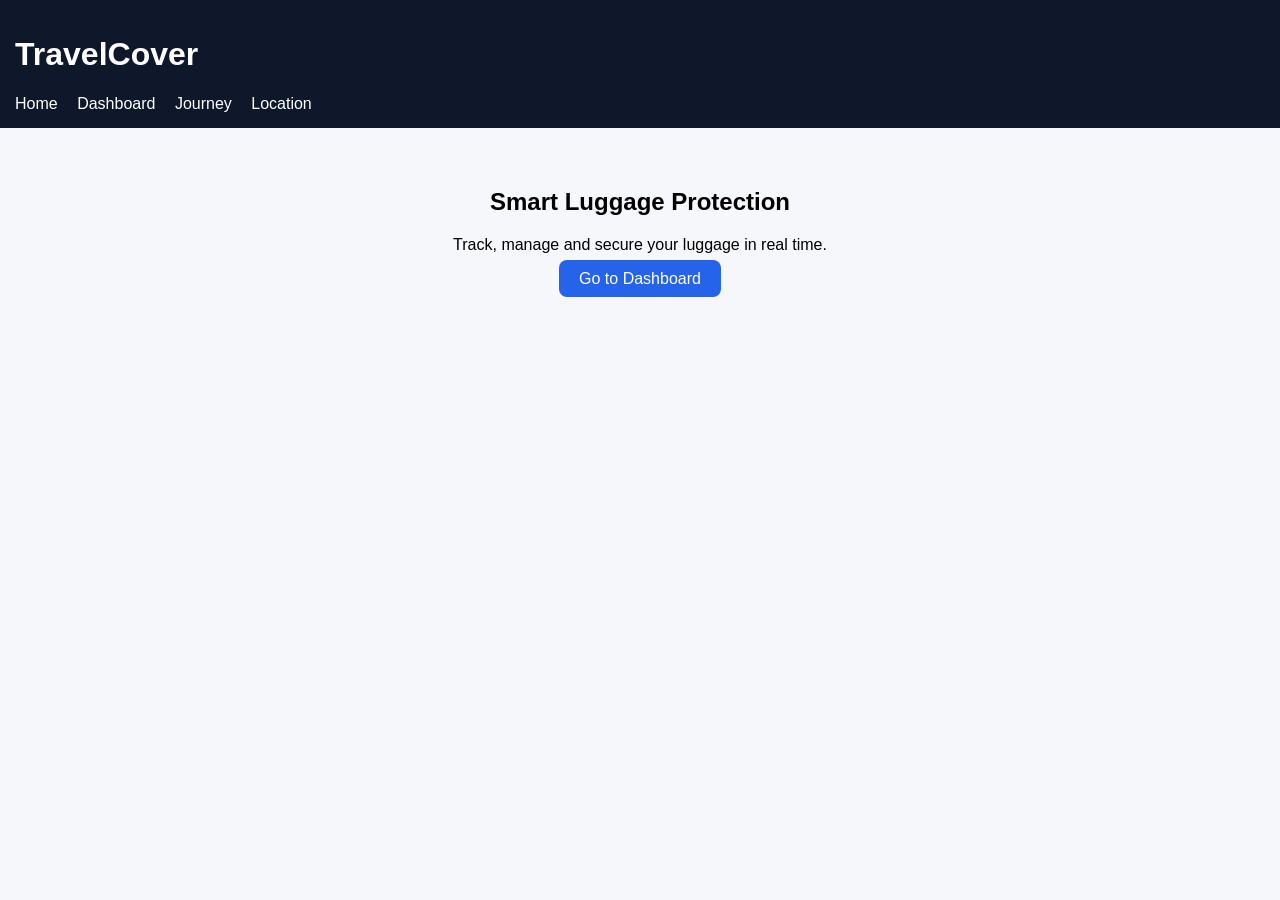
==== index.html @ 85a1465e "Add files via upload" ====
<!DOCTYPE html>
<html>
<head>
<title>TravelCover - Home</title>
<link rel="stylesheet" href="styles.css">
<meta name="viewport" content="width=device-width, initial-scale=1.0">
</head>
<body>

<header>
  <h1>TravelCover</h1>
  <nav>
    <a href="index.html">Home</a>
    <a href="dashboard.html">Dashboard</a>
    <a href="journey.html">Journey</a>
    <a href="location.html">Location</a>
  </nav>
</header>

<section class="hero">
  <h2>Smart Luggage Protection</h2>
  <p>Track, manage and secure your luggage in real time.</p>
  <a class="btn" href="dashboard.html">Go to Dashboard</a>
</section>

</body>
</html>
---- styles.css ----
body {
  font-family: Arial, sans-serif;
  margin: 0;
  background: #f5f7fb;
}

header {
  background: #0f172a;
  color: white;
  padding: 15px;
}

nav a {
  color: white;
  margin-right: 15px;
  text-decoration: none;
}

.hero {
  padding: 40px;
  text-align: center;
}

.btn {
  background: #2563eb;
  color: white;
  padding: 10px 20px;
  border-radius: 8px;
  text-decoration: none;
}

.card-container {
  display: grid;
  grid-template-columns: repeat(auto-fit, minmax(200px, 1fr));
  gap: 15px;
  padding: 20px;
}

.card {
  background: white;
  padding: 20px;
  border-radius: 12px;
  box-shadow: 0 2px 10px rgba(0,0,0,0.1);
}

.timeline {
  padding: 20px;
}

.step {
  background: white;
  margin-bottom: 10px;
  padding: 15px;
  border-radius: 10px;
}
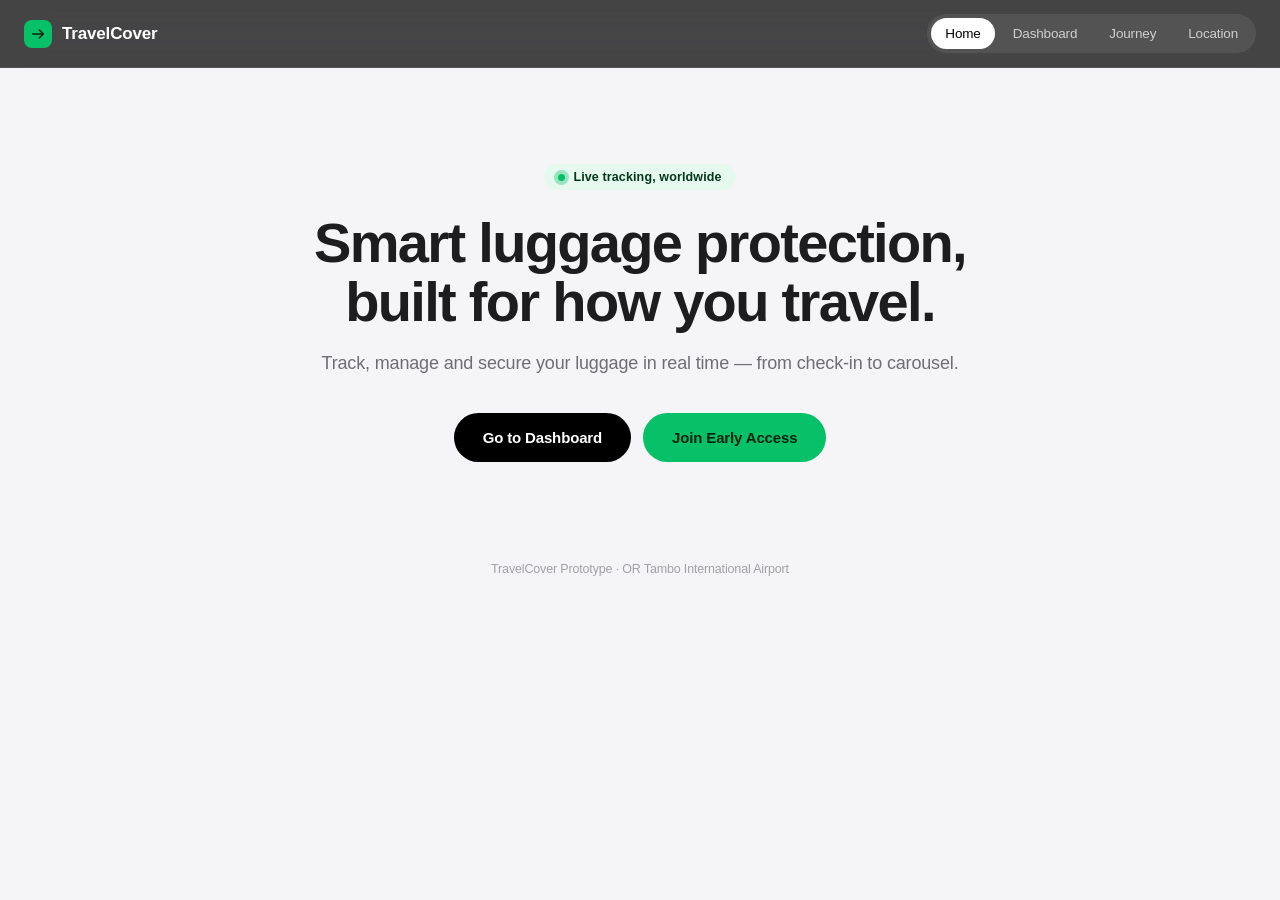
==== commit d5df5fa5: "Add files via upload" ====
--- a/index.html
+++ b/index.html
@@ -1,27 +1,834 @@
 <!DOCTYPE html>
-<html>
+<html lang="en">
 <head>
-<title>TravelCover - Home</title>
-<link rel="stylesheet" href="styles.css">
+<meta charset="UTF-8">
+<title>TravelCover</title>
 <meta name="viewport" content="width=device-width, initial-scale=1.0">
+<style>
+/* ==========================================================================
+   TravelCover — Design Tokens
+   Apple-inspired calm/precision + Uber-inspired motion/confidence
+   ========================================================================== */
+:root {
+  --bg: #f5f5f7;
+  --surface: #ffffff;
+  --ink: #1d1d1f;
+  --ink-soft: #6e6e73;
+  --ink-faint: #a1a1a6;
+  --line: #e5e5e7;
+  --dark: #000000;
+  --dark-soft: #1c1c1e;
+  --accent: #06c167;      /* go / in-motion green */
+  --accent-ink: #04361b;
+  --accent-soft: #e6f9ee;
+  --danger: #ff3b30;
+
+  --radius-lg: 22px;
+  --radius-md: 16px;
+  --radius-pill: 999px;
+
+  --shadow-card: 0 1px 2px rgba(0,0,0,0.04), 0 8px 24px rgba(0,0,0,0.06);
+  --shadow-lift: 0 4px 10px rgba(0,0,0,0.08), 0 20px 40px rgba(0,0,0,0.10);
+
+  --ease: cubic-bezier(0.22, 1, 0.36, 1);
+}
+
+* { box-sizing: border-box; }
+
+html { -webkit-font-smoothing: antialiased; scroll-behavior: smooth; }
+
+body {
+  font-family: -apple-system, BlinkMacSystemFont, "SF Pro Display", "SF Pro Text",
+               "Segoe UI", Helvetica, Arial, sans-serif;
+  margin: 0;
+  background: var(--bg);
+  color: var(--ink);
+  letter-spacing: -0.01em;
+  -webkit-tap-highlight-color: transparent;
+}
+
+@media (prefers-reduced-motion: reduce) {
+  * { animation-duration: 0.001ms !important; animation-iteration-count: 1 !important; transition-duration: 0.001ms !important; }
+}
+
+a { color: inherit; }
+
+/* ==========================================================================
+   View switching — single-file navigation (no page reloads, can't break)
+   ========================================================================== */
+.view { display: block; }
+.view[hidden] { display: none !important; }
+
+/* ==========================================================================
+   Header / Nav — frosted, dark, Uber-black confidence with Apple blur
+   ========================================================================== */
+header {
+  position: sticky;
+  top: 0;
+  z-index: 50;
+  background: rgba(0, 0, 0, 0.72);
+  backdrop-filter: saturate(180%) blur(20px);
+  -webkit-backdrop-filter: saturate(180%) blur(20px);
+  color: #fff;
+  padding: 14px 24px;
+  display: flex;
+  align-items: center;
+  justify-content: space-between;
+  gap: 16px;
+  border-bottom: 1px solid rgba(255,255,255,0.08);
+}
+
+.brand {
+  display: flex;
+  align-items: center;
+  gap: 10px;
+  text-decoration: none;
+}
+
+.brand-mark {
+  width: 28px;
+  height: 28px;
+  border-radius: 8px;
+  background: var(--accent);
+  display: flex;
+  align-items: center;
+  justify-content: center;
+  flex-shrink: 0;
+}
+
+.brand-mark svg { width: 16px; height: 16px; }
+
+header h1 {
+  font-size: 17px;
+  font-weight: 600;
+  margin: 0;
+  letter-spacing: -0.01em;
+  white-space: nowrap;
+}
+
+nav {
+  display: flex;
+  gap: 4px;
+  background: rgba(255,255,255,0.08);
+  padding: 4px;
+  border-radius: var(--radius-pill);
+  overflow-x: auto;
+  scrollbar-width: none;
+}
+nav::-webkit-scrollbar { display: none; }
+
+nav a {
+  color: rgba(255,255,255,0.72);
+  text-decoration: none;
+  font-size: 13.5px;
+  font-weight: 500;
+  padding: 8px 14px;
+  border-radius: var(--radius-pill);
+  transition: background 0.25s var(--ease), color 0.25s var(--ease);
+  white-space: nowrap;
+}
+
+nav a:hover { color: #fff; background: rgba(255,255,255,0.06); }
+
+nav a.active {
+  color: #000;
+  background: #fff;
+}
+
+/* ==========================================================================
+   Buttons — pill-shaped, Uber-style solid + Apple-style ghost
+   ========================================================================== */
+.btn-row {
+  display: flex;
+  flex-wrap: wrap;
+  gap: 12px;
+  justify-content: center;
+}
+
+.btn {
+  display: inline-flex;
+  align-items: center;
+  justify-content: center;
+  gap: 8px;
+  background: var(--dark);
+  color: #fff;
+  padding: 15px 28px;
+  border-radius: var(--radius-pill);
+  text-decoration: none;
+  font-weight: 600;
+  font-size: 15px;
+  letter-spacing: -0.01em;
+  border: 1px solid transparent;
+  transition: transform 0.2s var(--ease), box-shadow 0.2s var(--ease), background 0.2s var(--ease);
+}
+
+.btn:hover { transform: translateY(-1px); box-shadow: var(--shadow-lift); }
+.btn:active { transform: translateY(0); }
+
+.btn-accent {
+  background: var(--accent);
+  color: #04240f;
+}
+
+.btn-ghost {
+  background: transparent;
+  color: var(--ink);
+  border: 1px solid var(--line);
+}
+.btn-ghost:hover { background: var(--surface); border-color: var(--ink-faint); }
+
+/* ==========================================================================
+   Hero (Home)
+   ========================================================================== */
+.hero {
+  padding: 96px 24px 72px;
+  text-align: center;
+  max-width: 720px;
+  margin: 0 auto;
+}
+
+.eyebrow {
+  display: inline-flex;
+  align-items: center;
+  gap: 8px;
+  background: var(--accent-soft);
+  color: var(--accent-ink);
+  font-size: 12.5px;
+  font-weight: 600;
+  padding: 6px 14px;
+  border-radius: var(--radius-pill);
+  margin-bottom: 24px;
+  letter-spacing: 0.01em;
+}
+
+.pulse-dot {
+  width: 7px;
+  height: 7px;
+  border-radius: 50%;
+  background: var(--accent);
+  position: relative;
+  flex-shrink: 0;
+}
+.pulse-dot::after {
+  content: "";
+  position: absolute;
+  inset: -4px;
+  border-radius: 50%;
+  background: var(--accent);
+  opacity: 0.35;
+  animation: pulse 1.8s var(--ease) infinite;
+}
+@keyframes pulse {
+  0% { transform: scale(0.6); opacity: 0.5; }
+  70% { transform: scale(2.1); opacity: 0; }
+  100% { opacity: 0; }
+}
+
+.hero h2 {
+  font-size: clamp(34px, 6vw, 56px);
+  font-weight: 700;
+  line-height: 1.05;
+  letter-spacing: -0.03em;
+  margin: 0 0 18px;
+}
+
+.hero p {
+  font-size: 18px;
+  color: var(--ink-soft);
+  line-height: 1.5;
+  margin: 0 0 36px;
+}
+
+/* ==========================================================================
+   Page heading (non-home pages)
+   ========================================================================== */
+.page-head {
+  max-width: 960px;
+  margin: 0 auto;
+  padding: 40px 24px 8px;
+}
+
+.page-head h2 {
+  font-size: clamp(26px, 4vw, 34px);
+  font-weight: 700;
+  letter-spacing: -0.02em;
+  margin: 0 0 6px;
+}
+
+.page-head p {
+  color: var(--ink-soft);
+  font-size: 15px;
+  margin: 0;
+}
+
+/* ==========================================================================
+   Owner card — Apple-Wallet-card inspired
+   ========================================================================== */
+.owner-card {
+  max-width: 960px;
+  margin: 24px auto 0;
+  padding: 0 24px;
+}
+
+.owner-card-inner {
+  background: linear-gradient(135deg, #101112 0%, #1c1c1e 55%, #0a0a0b 100%);
+  color: #fff;
+  border-radius: var(--radius-lg);
+  padding: 26px 28px;
+  display: flex;
+  align-items: center;
+  gap: 18px;
+  box-shadow: var(--shadow-card);
+  position: relative;
+  overflow: hidden;
+}
+
+.owner-card-inner::after {
+  content: "";
+  position: absolute;
+  top: -60%;
+  right: -20%;
+  width: 260px;
+  height: 260px;
+  background: radial-gradient(circle, rgba(6,193,103,0.35), transparent 70%);
+  pointer-events: none;
+}
+
+.owner-avatar {
+  width: 54px;
+  height: 54px;
+  border-radius: 50%;
+  background: var(--accent);
+  color: #04240f;
+  display: flex;
+  align-items: center;
+  justify-content: center;
+  font-weight: 700;
+  font-size: 18px;
+  flex-shrink: 0;
+}
+
+.owner-info { flex: 1; min-width: 0; }
+
+.owner-label {
+  font-size: 11.5px;
+  text-transform: uppercase;
+  letter-spacing: 0.08em;
+  color: rgba(255,255,255,0.55);
+  margin: 0 0 4px;
+}
+
+.owner-name {
+  font-size: 20px;
+  font-weight: 700;
+  margin: 0;
+  letter-spacing: -0.01em;
+}
+
+.owner-meta {
+  font-size: 13px;
+  color: rgba(255,255,255,0.6);
+  margin: 4px 0 0;
+}
+
+.owner-badge {
+  background: rgba(6,193,103,0.16);
+  color: #37e08f;
+  font-size: 12px;
+  font-weight: 600;
+  padding: 6px 12px;
+  border-radius: var(--radius-pill);
+  flex-shrink: 0;
+}
+
+/* ==========================================================================
+   Cards grid (Dashboard)
+   ========================================================================== */
+.card-container {
+  display: grid;
+  grid-template-columns: repeat(auto-fit, minmax(220px, 1fr));
+  gap: 16px;
+  padding: 24px;
+  max-width: 960px;
+  margin: 0 auto;
+}
+
+.card {
+  background: var(--surface);
+  padding: 22px;
+  border-radius: var(--radius-md);
+  box-shadow: var(--shadow-card);
+  border: 1px solid rgba(0,0,0,0.03);
+  transition: transform 0.25s var(--ease), box-shadow 0.25s var(--ease);
+}
+
+.card:hover { transform: translateY(-2px); box-shadow: var(--shadow-lift); }
+
+.card-icon {
+  width: 36px;
+  height: 36px;
+  border-radius: 10px;
+  background: var(--accent-soft);
+  display: flex;
+  align-items: center;
+  justify-content: center;
+  margin-bottom: 14px;
+}
+.card-icon svg { width: 18px; height: 18px; }
+
+.card h3 {
+  font-size: 12.5px;
+  text-transform: uppercase;
+  letter-spacing: 0.06em;
+  color: var(--ink-soft);
+  margin: 0 0 8px;
+  font-weight: 600;
+}
+
+.card p {
+  font-size: 19px;
+  font-weight: 600;
+  margin: 0;
+  letter-spacing: -0.01em;
+  display: flex;
+  align-items: center;
+  gap: 8px;
+}
+
+.status-live {
+  display: inline-flex;
+  align-items: center;
+  gap: 6px;
+  font-size: 12px;
+  font-weight: 700;
+  color: var(--accent-ink);
+  background: var(--accent-soft);
+  padding: 4px 10px;
+  border-radius: var(--radius-pill);
+  letter-spacing: 0.02em;
+}
+
+/* CTA band */
+.cta-band {
+  max-width: 960px;
+  margin: 8px auto 48px;
+  padding: 0 24px;
+  text-align: center;
+}
+
+.cta-band .btn { width: 100%; max-width: 360px; }
+
+/* ==========================================================================
+   Timeline (Journey) — checklist style with progress line
+   ========================================================================== */
+.timeline {
+  max-width: 720px;
+  margin: 0 auto;
+  padding: 8px 24px 64px;
+  position: relative;
+}
+
+.timeline-progress {
+  display: flex;
+  align-items: center;
+  gap: 10px;
+  margin-bottom: 22px;
+  font-size: 13px;
+  font-weight: 600;
+  color: var(--ink-soft);
+}
+
+.timeline-progress-bar {
+  flex: 1;
+  height: 6px;
+  border-radius: var(--radius-pill);
+  background: var(--line);
+  overflow: hidden;
+}
+
+.timeline-progress-fill {
+  height: 100%;
+  width: 75%;
+  background: var(--accent);
+  border-radius: var(--radius-pill);
+}
+
+.step-list { position: relative; }
+
+.step {
+  background: var(--surface);
+  border-radius: var(--radius-md);
+  box-shadow: var(--shadow-card);
+  padding: 16px 20px;
+  margin-bottom: 12px;
+  display: flex;
+  align-items: center;
+  gap: 16px;
+  position: relative;
+  animation: rise 0.5s var(--ease) both;
+}
+
+.step:nth-child(1) { animation-delay: 0.02s; }
+.step:nth-child(2) { animation-delay: 0.08s; }
+.step:nth-child(3) { animation-delay: 0.14s; }
+.step:nth-child(4) { animation-delay: 0.20s; }
+
+@keyframes rise {
+  from { opacity: 0; transform: translateY(10px); }
+  to { opacity: 1; transform: translateY(0); }
+}
+
+.step-icon {
+  width: 34px;
+  height: 34px;
+  border-radius: 50%;
+  display: flex;
+  align-items: center;
+  justify-content: center;
+  flex-shrink: 0;
+  background: var(--accent);
+  color: #fff;
+}
+
+.step-icon svg { width: 17px; height: 17px; }
+
+.step.is-current .step-icon {
+  background: var(--dark);
+}
+
+.step.is-current .step-icon .pulse-dot { background: #fff; }
+.step.is-current .step-icon .pulse-dot::after { background: #fff; }
+
+.step-text { flex: 1; min-width: 0; }
+
+.step-title {
+  font-weight: 600;
+  font-size: 15.5px;
+  margin: 0 0 2px;
+  letter-spacing: -0.01em;
+}
+
+.step-sub {
+  font-size: 13px;
+  color: var(--ink-soft);
+  margin: 0;
+}
+
+.step-tag {
+  font-size: 11.5px;
+  font-weight: 700;
+  padding: 5px 11px;
+  border-radius: var(--radius-pill);
+  flex-shrink: 0;
+  letter-spacing: 0.02em;
+}
+
+.step.is-done .step-tag {
+  background: var(--accent-soft);
+  color: var(--accent-ink);
+}
+
+.step.is-current .step-tag {
+  background: #1d1d1f;
+  color: #fff;
+  display: inline-flex;
+  align-items: center;
+  gap: 6px;
+}
+
+/* ==========================================================================
+   Map (Location)
+   ========================================================================== */
+.map-container {
+  max-width: 960px;
+  margin: 0 auto;
+  padding: 24px 24px 64px;
+}
+
+.map-frame {
+  border-radius: var(--radius-lg);
+  overflow: hidden;
+  box-shadow: var(--shadow-card);
+  border: 1px solid var(--line);
+  background: var(--surface);
+}
+
+.map-frame iframe {
+  display: block;
+  width: 100%;
+  height: 420px;
+  border: 0;
+}
+
+.map-header {
+  display: flex;
+  align-items: center;
+  justify-content: space-between;
+  padding: 16px 20px;
+  border-bottom: 1px solid var(--line);
+}
+
+.map-header h3 {
+  font-size: 15px;
+  font-weight: 600;
+  margin: 0;
+  letter-spacing: -0.01em;
+}
+
+.live-badge {
+  display: inline-flex;
+  align-items: center;
+  gap: 7px;
+  background: var(--accent-soft);
+  color: var(--accent-ink);
+  font-size: 12px;
+  font-weight: 700;
+  padding: 6px 12px;
+  border-radius: var(--radius-pill);
+  letter-spacing: 0.03em;
+}
+
+/* ==========================================================================
+   Footer
+   ========================================================================== */
+footer {
+  text-align: center;
+  padding: 28px 24px 40px;
+  color: var(--ink-faint);
+  font-size: 12.5px;
+}
+
+/* Focus visibility (accessibility) */
+a:focus-visible, button:focus-visible {
+  outline: 2px solid var(--accent);
+  outline-offset: 2px;
+}
+
+@media (max-width: 560px) {
+  header { flex-wrap: wrap; padding: 12px 16px; }
+  nav { width: 100%; justify-content: flex-start; }
+  .owner-card-inner { flex-wrap: wrap; }
+}
+
+</style>
 </head>
 <body>
 
 <header>
-  <h1>TravelCover</h1>
+  <a class="brand" href="#home" data-nav="home">
+    <span class="brand-mark">
+      <svg viewBox="0 0 24 24" fill="none" width="16" height="16" xmlns="http://www.w3.org/2000/svg">
+        <path d="M4 12L20 12M20 12L14 6M20 12L14 18" stroke="#04240f" stroke-width="2.4" stroke-linecap="round" stroke-linejoin="round"/>
+      </svg>
+    </span>
+    <h1>TravelCover</h1>
+  </a>
   <nav>
-    <a href="index.html">Home</a>
-    <a href="dashboard.html">Dashboard</a>
-    <a href="journey.html">Journey</a>
-    <a href="location.html">Location</a>
+    <a href="#home" data-nav="home">Home</a>
+    <a href="#dashboard" data-nav="dashboard">Dashboard</a>
+    <a href="#journey" data-nav="journey">Journey</a>
+    <a href="#location" data-nav="location">Location</a>
   </nav>
 </header>
 
-<section class="hero">
-  <h2>Smart Luggage Protection</h2>
-  <p>Track, manage and secure your luggage in real time.</p>
-  <a class="btn" href="dashboard.html">Go to Dashboard</a>
-</section>
-
+<main>
+
+  <!-- ============================= HOME ============================= -->
+  <section class="view" id="view-home">
+    <section class="hero">
+      <span class="eyebrow"><span class="pulse-dot"></span>Live tracking, worldwide</span>
+      <h2>Smart luggage protection, built for how you travel.</h2>
+      <p>Track, manage and secure your luggage in real time — from check-in to carousel.</p>
+      <div class="btn-row">
+        <a class="btn" href="#dashboard" data-nav="dashboard">Go to Dashboard</a>
+        <a class="btn btn-accent" href="https://forms.gle/HovJya48HRRmojhq6" target="_blank" rel="noopener">Join Early Access</a>
+      </div>
+    </section>
+  </section>
+
+  <!-- =========================== DASHBOARD =========================== -->
+  <section class="view" id="view-dashboard" hidden>
+    <div class="page-head">
+      <h2>Dashboard</h2>
+      <p>Everything about your bag, at a glance.</p>
+    </div>
+
+    <section class="owner-card">
+      <div class="owner-card-inner">
+        <div class="owner-avatar">MM</div>
+        <div class="owner-info">
+          <p class="owner-label">Owner</p>
+          <p class="owner-name">Masego M.</p>
+          <p class="owner-meta">Member since 2026 · Policy #TC-2201</p>
+        </div>
+        <span class="owner-badge">Verified</span>
+      </div>
+    </section>
+
+    <section class="card-container">
+
+      <div class="card">
+        <div class="card-icon">
+          <svg viewBox="0 0 24 24" fill="none" width="18" height="18" xmlns="http://www.w3.org/2000/svg">
+            <path d="M3 12h4l2-6 4 12 2-6h6" stroke="#06c167" stroke-width="2" stroke-linecap="round" stroke-linejoin="round"/>
+          </svg>
+        </div>
+        <h3>Bag Status</h3>
+        <p><span class="status-live"><span class="pulse-dot"></span>In Transit</span></p>
+      </div>
+
+      <div class="card">
+        <div class="card-icon">
+          <svg viewBox="0 0 24 24" fill="none" width="18" height="18" xmlns="http://www.w3.org/2000/svg">
+            <rect x="7" y="7" width="10" height="14" rx="2" stroke="#06c167" stroke-width="2"/>
+            <path d="M10 7V5a2 2 0 0 1 2-2 2 2 0 0 1 2 2v2" stroke="#06c167" stroke-width="2" stroke-linecap="round"/>
+          </svg>
+        </div>
+        <h3>Bag ID</h3>
+        <p>TC-9821-AX</p>
+      </div>
+
+      <div class="card">
+        <div class="card-icon">
+          <svg viewBox="0 0 24 24" fill="none" width="18" height="18" xmlns="http://www.w3.org/2000/svg">
+            <path d="M12 21s-7-6.1-7-11a7 7 0 0 1 14 0c0 4.9-7 11-7 11z" stroke="#06c167" stroke-width="2" stroke-linejoin="round"/>
+            <circle cx="12" cy="10" r="2.5" stroke="#06c167" stroke-width="2"/>
+          </svg>
+        </div>
+        <h3>Last Scan</h3>
+        <p>OR Tambo International Airport</p>
+      </div>
+
+    </section>
+
+    <div class="cta-band">
+      <a class="btn btn-accent" href="https://forms.gle/HovJya48HRRmojhq6" target="_blank" rel="noopener">Join Early Access</a>
+    </div>
+  </section>
+
+  <!-- ============================ JOURNEY ============================ -->
+  <section class="view" id="view-journey" hidden>
+    <div class="page-head">
+      <h2>Journey timeline</h2>
+      <p>Every checkpoint your bag has passed through today.</p>
+    </div>
+
+    <section class="timeline">
+
+      <div class="timeline-progress">
+        <span>3 of 4 complete</span>
+        <span class="timeline-progress-bar"><span class="timeline-progress-fill"></span></span>
+      </div>
+
+      <div class="step-list">
+
+        <div class="step is-done">
+          <div class="step-icon">
+            <svg viewBox="0 0 24 24" fill="none" xmlns="http://www.w3.org/2000/svg">
+              <path d="M5 13l4 4L19 7" stroke="#fff" stroke-width="2.5" stroke-linecap="round" stroke-linejoin="round"/>
+            </svg>
+          </div>
+          <div class="step-text">
+            <p class="step-title">Checked in</p>
+            <p class="step-sub">OR Tambo International Airport, Johannesburg</p>
+          </div>
+          <span class="step-tag">Completed</span>
+        </div>
+
+        <div class="step is-done">
+          <div class="step-icon">
+            <svg viewBox="0 0 24 24" fill="none" xmlns="http://www.w3.org/2000/svg">
+              <path d="M5 13l4 4L19 7" stroke="#fff" stroke-width="2.5" stroke-linecap="round" stroke-linejoin="round"/>
+            </svg>
+          </div>
+          <div class="step-text">
+            <p class="step-title">Security clearance</p>
+            <p class="step-sub">Cleared screening, routed to gate handling</p>
+          </div>
+          <span class="step-tag">Completed</span>
+        </div>
+
+        <div class="step is-done">
+          <div class="step-icon">
+            <svg viewBox="0 0 24 24" fill="none" xmlns="http://www.w3.org/2000/svg">
+              <path d="M5 13l4 4L19 7" stroke="#fff" stroke-width="2.5" stroke-linecap="round" stroke-linejoin="round"/>
+            </svg>
+          </div>
+          <div class="step-text">
+            <p class="step-title">Loaded onto aircraft</p>
+            <p class="step-sub">Confirmed in cargo hold</p>
+          </div>
+          <span class="step-tag">Completed</span>
+        </div>
+
+        <div class="step is-current">
+          <div class="step-icon"><span class="pulse-dot"></span></div>
+          <div class="step-text">
+            <p class="step-title">In transit</p>
+            <p class="step-sub">Currently airborne · live tracking active</p>
+          </div>
+          <span class="step-tag"><span class="pulse-dot"></span>In Progress</span>
+        </div>
+
+      </div>
+    </section>
+  </section>
+
+  <!-- =========================== LOCATION ============================ -->
+  <section class="view" id="view-location" hidden>
+    <div class="page-head">
+      <h2>Live location</h2>
+      <p>Real-time position of your bag right now.</p>
+    </div>
+
+    <section class="map-container">
+      <div class="map-frame">
+        <div class="map-header">
+          <h3>OR Tambo International Airport</h3>
+          <span class="live-badge"><span class="pulse-dot"></span>LIVE</span>
+        </div>
+        <iframe
+          src="https://www.google.com/maps?q=OR+Tambo+International+Airport&output=embed"
+          loading="lazy"
+          allowfullscreen>
+        </iframe>
+      </div>
+    </section>
+  </section>
+
+</main>
+
+<footer>TravelCover Prototype · OR Tambo International Airport</footer>
+
+<script>
+
+console.log("TravelCover Prototype v3 loaded");
+
+
+(function () {
+  var views = ["home", "dashboard", "journey", "location"];
+
+  function showView(name) {
+    if (views.indexOf(name) === -1) name = "home";
+    views.forEach(function (v) {
+      var el = document.getElementById("view-" + v);
+      if (el) el.hidden = (v !== name);
+    });
+    document.querySelectorAll("nav a[data-nav]").forEach(function (a) {
+      a.classList.toggle("active", a.getAttribute("data-nav") === name);
+    });
+    window.scrollTo(0, 0);
+  }
+
+  function routeFromHash() {
+    var name = (location.hash || "#home").replace("#", "");
+    showView(name);
+  }
+
+  window.addEventListener("hashchange", routeFromHash);
+  document.addEventListener("DOMContentLoaded", routeFromHash);
+  routeFromHash();
+})();
+</script>
 </body>
 </html>
